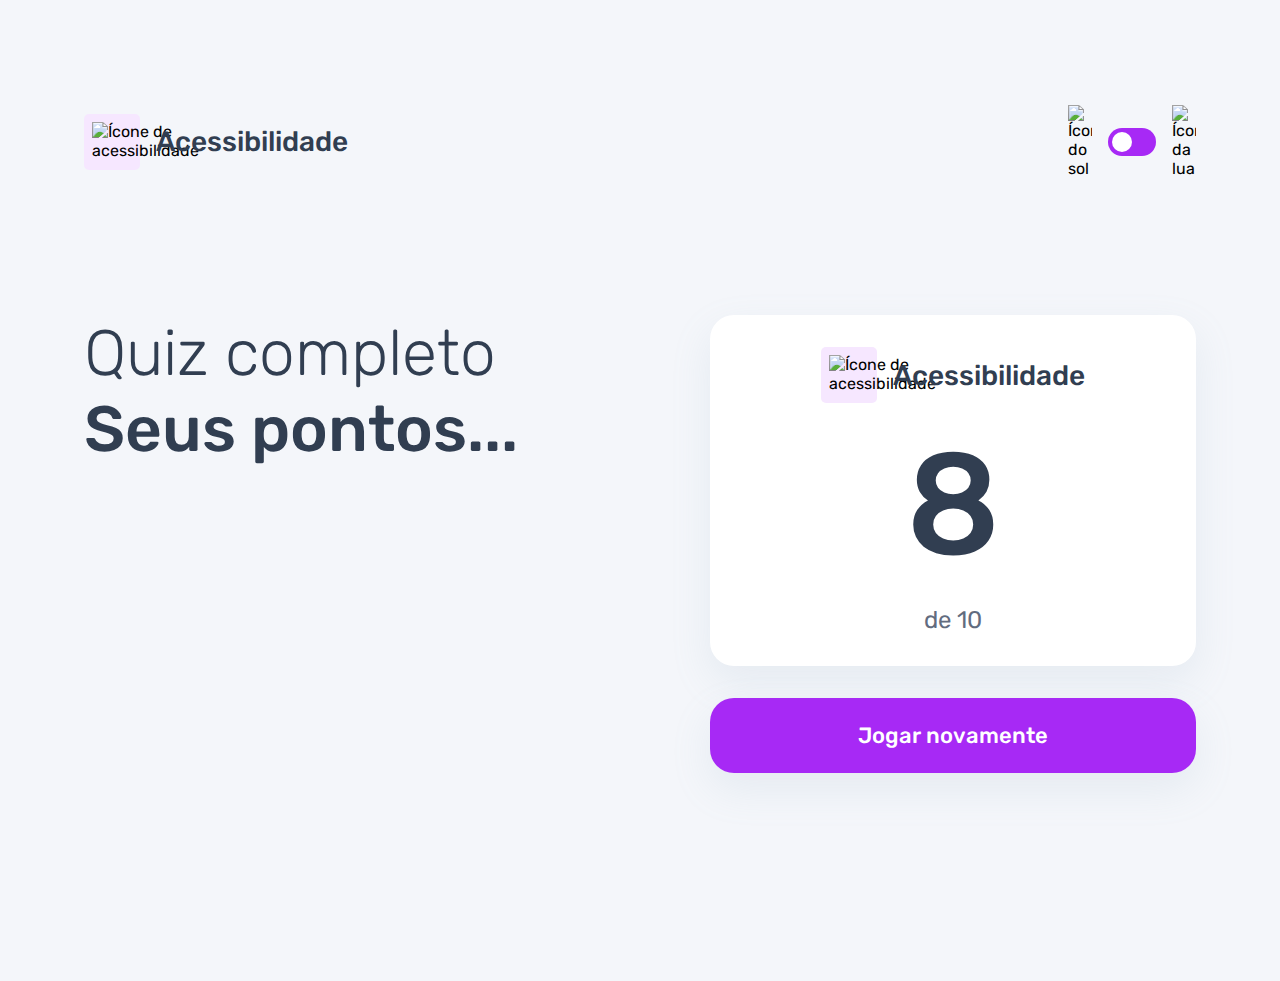
==== resultado.html @ 6ad1a5c7 "Alteração dinâmica do assunto da página" ====
<!DOCTYPE html>
<html lang="en">
<head>
    <meta charset="UTF-8">
    <meta name="viewport" content="width=device-width, initial-scale=1.0">
    <link rel="preconnect" href="https://fonts.googleapis.com">
    <link rel="preconnect" href="https://fonts.gstatic.com" crossorigin>
    <link href="https://fonts.googleapis.com/css2?family=Rubik:ital,wght@0,300..900;1,300..900&display=swap" rel="stylesheet">
    <link rel="stylesheet" href="resultado.css">
    <title>Quiz App</title>
</head>
<body>
    <header>
        <div class="assunto">
            <div class="assunto_icone">
                <img src="../../assets/images/icon-accessibility.svg" alt=" Ícone de acessibilidade">
            </div>

            <h1>Acessibilidade</h1>
        </div>

        <div class="tema">
            <img src="../../assets/images/icon-sun-dark.svg" alt="Ícone do sol">
            <button>
                <div></div>
            </button>
            <img src="../../assets/images/icon-moon-dark.svg" alt="Ícone da lua">
        </div>
    </header>
    <main>
        <h2>
            Quiz completo <br>
            <strong>Seus pontos...</strong>
        </h2>

        <div>
            <section class="pontuacao">
                <div class="assunto">
                    <div class="assunto_icone">
                        <img src="../../assets/images/icon-accessibility.svg" alt=" Ícone de acessibilidade">
                    </div>

                    <h1>Acessibilidade</h1>
                </div>

                <strong>8</strong>

                <p>de 10</p>
            </section>

            <button>Jogar novamente</button>
        </div>
    </main>
</body>
</html>
---- resultado.css ----
* {
    margin: 0;
    padding: 0;
    box-sizing: border-box;
    font-family: "Rubik", sans-serif;
    -webkit-font-smoothing: antialiased;
}

:root {
    --bg-color: #f4f6fa;
    --bg-span: #f4f6fa;
    --color-span: #626c7f;
    --purple: #a729f5;
    --purple-hover: rgba(167, 41, 245, 0.7);
    --primary-text-color: #313e51;
    --secondary-text-color: #626c7f;
    --pontuacao-bg: #fff;
    --shadow: 0px 16px 40px 0px rgba(143, 168, 193, 0.14);
    --bg-html: #fff1e9;
    --bg-css: #e0fdef;
    --bg-javascript: #ebf0ff;
    --bg-acessibilidade: #f6e7ff;
    --white: #fff;
    --bg-mobile: url(../../assets/images/pattern-background-mobile-light.svg);
    --bg-desktop: url(../../assets/images/pattern-background-desktop-light.svg);
}

body.escuro {
    --bg-color: #313e51;
    --color-span: #323e51;
    --bg-mobile: url(../../assets/images/pattern-background-mobile-dark.svg);
    --bg-desktop: url(../../assets/images/pattern-background-desktop-dark.svg);
    --primary-text-color: #fff;
    --secondary-text-color: #abc1e1;
    --pontuacao-bg: #3b4d66;
    --shadow: 0px 16px 40px 0px rgba(49, 62, 81, 0.14);
}

body {
    height: 100svh;
    background: var(--bg-mobile) var(--bg-color);
    background-repeat: no-repeat;
    background-size: cover;
}

header {
    display: flex;
    justify-content: space-between;
    padding: 16px 24px;
}

.assunto {
    display: flex;
    align-items: center;
    gap: 16px;
}

.assunto_icone {
    background: var(--bg-acessibilidade);
    width: 40px;
    height: 40px;
    padding: 5px;
    border-radius: 5px;
}

.assunto_icone img {
    width: 100%;
}

.assunto h1 {
    font-size: 18px;
    font-weight: 500;
    color: var(--primary-text-color);
}

.tema {
    padding: 8px 0;
    display: flex;
    align-items: center;
    gap: 8px;
}

.tema img {
    width: 16px;
}

.tema button {
    height: 20px;
    width: 32px;
    background: var(--purple);
    border: 0;
    border-radius: 999px;
    padding: 4px;
}

.tema button div {
    background: var(--white);
    width: 12px;
    height: 12px;
    border-radius: 999px;
}

main {
    padding: 32px 24px;
}

main h2 {
    font-size: 40px;
    font-weight: 300;
    color: var(--primary-text-color);
    margin-bottom: 40px;
}

main h2 strong {
    font-weight: 500;
}

.pontuacao {
    background: var(--pontuacao-bg);
    padding: 32px;
    display: flex;
    flex-direction: column;
    align-items: center;
    gap: 16px;
    border-radius: 12px;
    margin-bottom: 12px;
    box-shadow: var(--shadow);
}

.pontuacao strong {
    font-size: 88px;
    color: var(--primary-text-color);
    font-weight: 500;
}

.pontuacao p {
    color: var(--secondary-text-color);
    font-size: 18px;
}

main button {
    padding: 16px;
    border-radius: 12px;
    border: none;
    background: var(--purple);
    color: var(--white);
    width: 100%;

    font-size: 18px;
    font-weight: 500;
    transition: background 0.3s;
    box-shadow: var(--shadow);
}

main button:hover {
    background: var(--purple-hover);
    cursor: pointer;
}

@media(min-width: 1100px) {
    body {
        background: var(--bg-desktop) var(--bg-color);
        background-size: cover;
        background-repeat: no-repeat;
    }

    header {
        margin-block: 81px;
        max-width: 1160px;
        margin-inline: auto;
    }

    .assunto_icone {
        width: 56px;
        height: 56px;
        padding: 8px;
    }

    .assunto h1 {
        font-size: 28px;
    }

    .tema {
        gap: 16px;
    }

    .tema img {
        width: 24px;
    }

    .tema button {
        width: 48px;
        height: 28px;
    }

    .tema button div {
        width: 20px;
        height: 20px;
    }

    main {
        display: flex;
        gap: 140px;
        max-width: 1160px;
        margin-inline: auto;
    }

    main h2,
    main > div {
        width: 100%;
    }

    main h2 {
        font-size: 64px ;
    }
    .pontuacao {
        border-radius: 24px;
        margin-bottom: 32px;
    }

    .pontuacao strong {
        font-size: 144px;
    }

    .pontuacao p {
        font-size: 24px;
    }

    main button {
        font-size: 22px;
        padding: 24px;
        border-radius: 24px;
    }
}
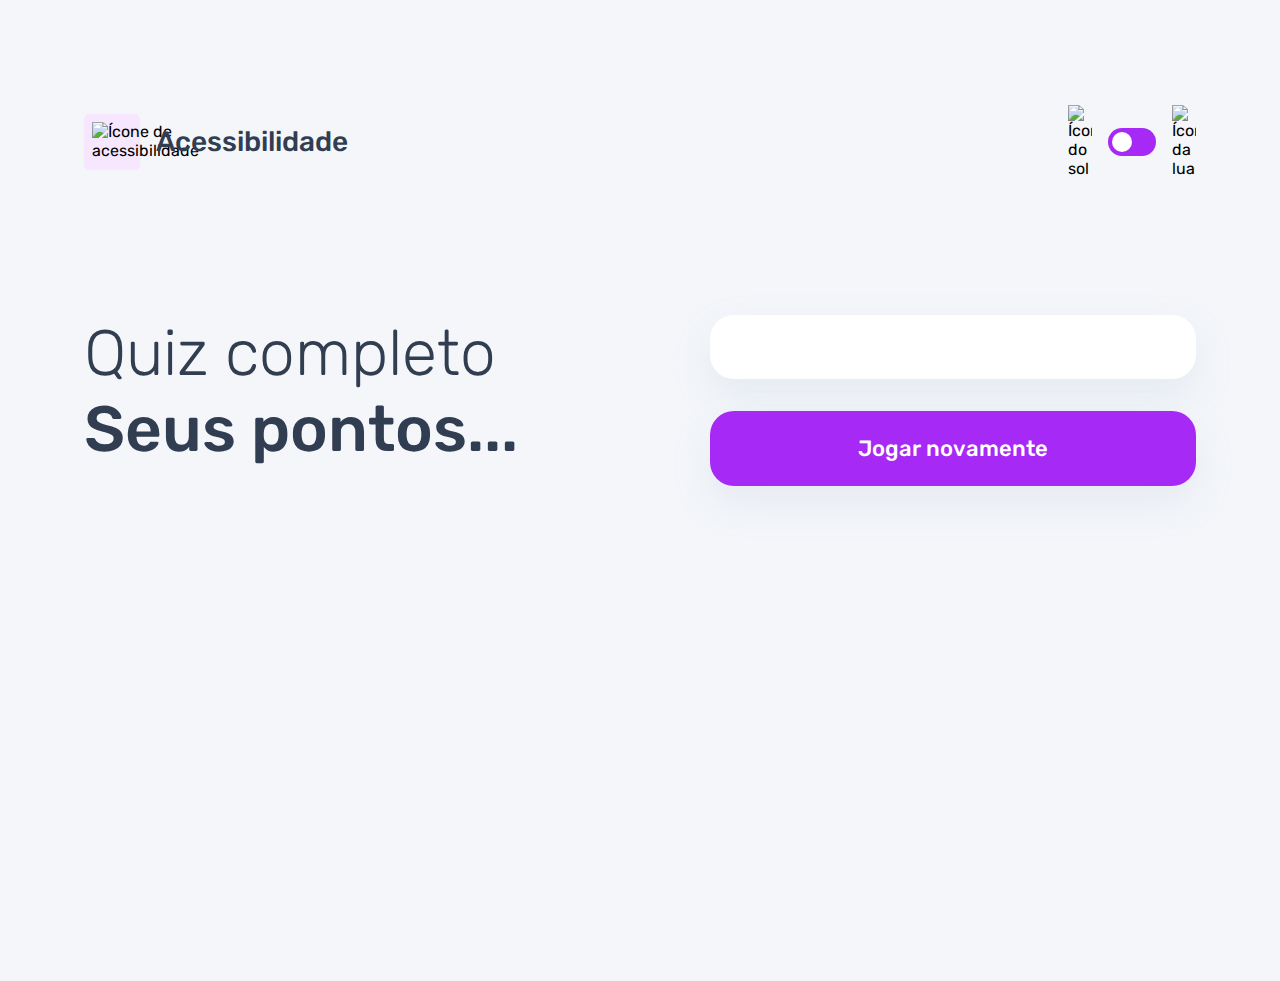
==== commit 9b0938e5: "Adicionada a função de inserir o resultado na tela" ====
--- a/resultado.html
+++ b/resultado.html
@@ -35,17 +35,7 @@
 
         <div>
             <section class="pontuacao">
-                <div class="assunto">
-                    <div class="assunto_icone">
-                        <img src="../../assets/images/icon-accessibility.svg" alt=" Ícone de acessibilidade">
-                    </div>
-
-                    <h1>Acessibilidade</h1>
-                </div>
-
-                <strong>8</strong>
-
-                <p>de 10</p>
+                
             </section>
 
             <button>Jogar novamente</button>
--- a/resultado.css
+++ b/resultado.css
@@ -63,6 +63,23 @@
     border-radius: 5px;
 }
 
+.assunto_icone.html {
+    background: var(--bg-html);
+}
+
+.assunto_icone.css {
+    background: var(--bg-css);
+}
+
+.assunto_icone.javascript {
+    background: var(--bg-javascript);
+}
+
+.assunto_icone.acessibilidade {
+    background: var(--bg-acessibilidade);
+}
+
+
 .assunto_icone img {
     width: 100%;
 }
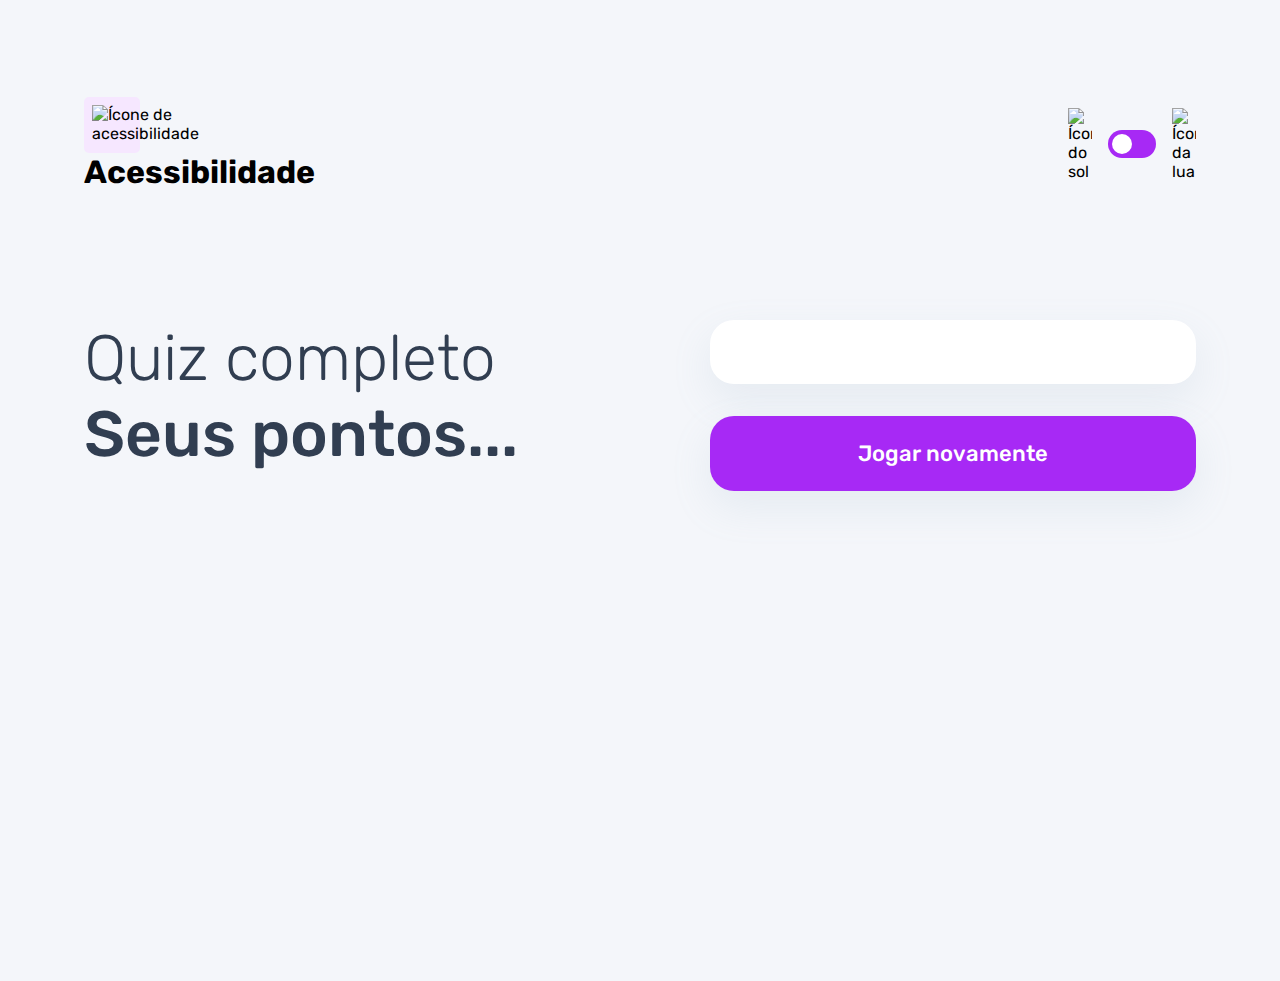
==== commit 514075d6: "Ajustes da função de selecionar assunto para funcionar em todos os dispositivos" ====
--- a/resultado.html
+++ b/resultado.html
@@ -11,7 +11,7 @@
 </head>
 <body>
     <header>
-        <div class="assunto">
+        <div>
             <div class="assunto_icone">
                 <img src="../../assets/images/icon-accessibility.svg" alt=" Ícone de acessibilidade">
             </div>
